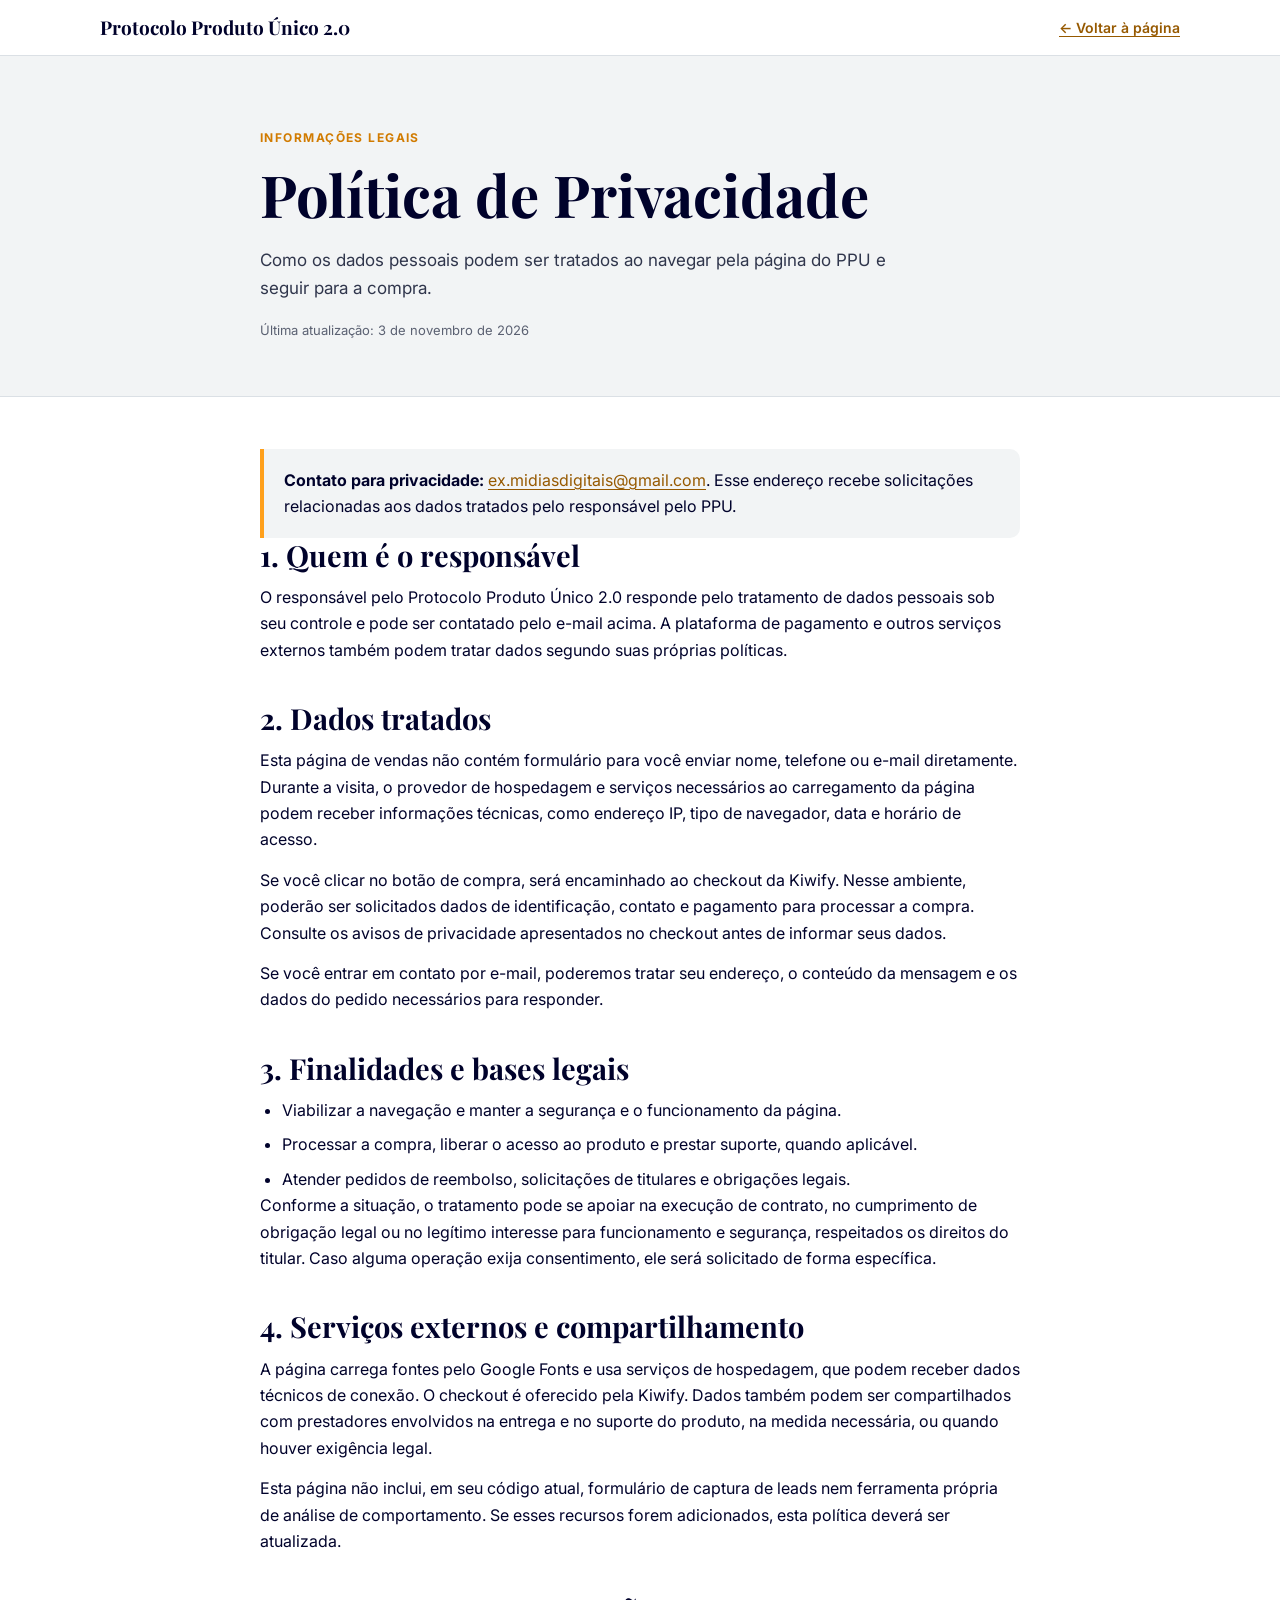
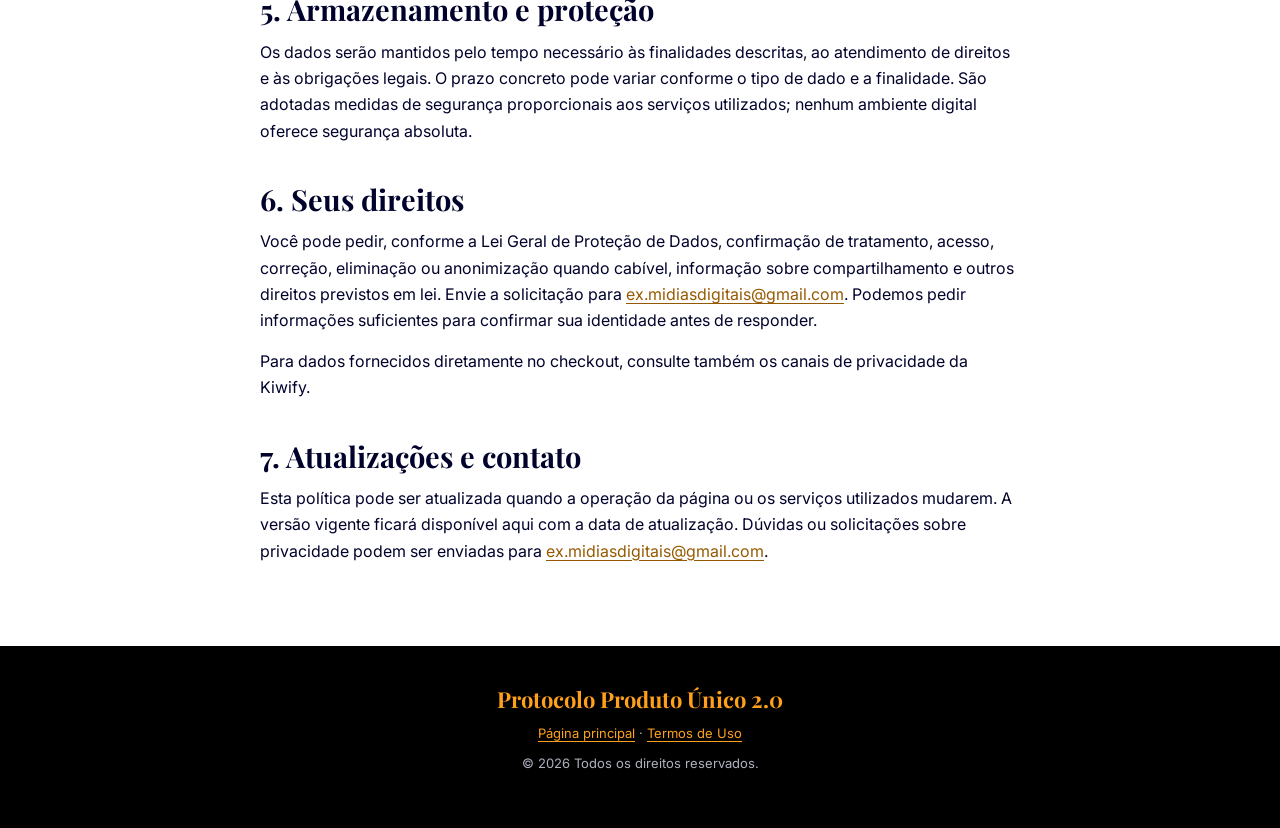
==== deploy-vercel/politica-de-privacidade.html @ 5b6905f8 "Add files via upload" ====
<!doctype html>
<html lang="pt-BR">
<head>
  <meta charset="utf-8">
  <meta name="viewport" content="width=device-width, initial-scale=1">
  <meta name="description" content="Política de Privacidade do Protocolo Produto Único 2.0.">
  <title>Política de Privacidade | Protocolo Produto Único 2.0</title>
  <link rel="icon" type="image/svg+xml" href="data:image/svg+xml,%3Csvg xmlns='http://www.w3.org/2000/svg' viewBox='0 0 64 64'%3E%3Crect width='64' height='64' rx='14' fill='%2311131b'/%3E%3Cpath d='M32 10 52 32 32 54 12 32Z' fill='%23ffa01c'/%3E%3Cpath d='M32 18 44 32 32 46 20 32Z' fill='%2311131b'/%3E%3Ccircle cx='32' cy='32' r='5' fill='%23ffa01c'/%3E%3C/svg%3E">
  <link rel="stylesheet" href="legal.css">
</head>
<body>
  <header class="topbar"><div class="topbar__inner">
    <a class="brand" href="index.html">Protocolo Produto Único <span>2.0</span></a>
    <a class="back" href="index.html">← Voltar à página</a>
  </div></header>
  <main>
    <div class="hero"><div class="hero__inner">
      <p class="eyebrow">Informações legais</p>
      <h1>Política de Privacidade</h1>
      <p class="lead">Como os dados pessoais podem ser tratados ao navegar pela página do PPU e seguir para a compra.</p>
      <p class="updated">Última atualização: 3 de novembro de 2026</p>
    </div></div>
    <article class="content">
      <div class="notice"><strong>Contato para privacidade:</strong> <a href="mailto:ex.midiasdigitais@gmail.com">ex.midiasdigitais@gmail.com</a>. Esse endereço recebe solicitações relacionadas aos dados tratados pelo responsável pelo PPU.</div>
      <section><h2>1. Quem é o responsável</h2>
        <p>O responsável pelo Protocolo Produto Único 2.0 responde pelo tratamento de dados pessoais sob seu controle e pode ser contatado pelo e-mail acima. A plataforma de pagamento e outros serviços externos também podem tratar dados segundo suas próprias políticas.</p>
      </section>
      <section><h2>2. Dados tratados</h2>
        <p>Esta página de vendas não contém formulário para você enviar nome, telefone ou e-mail diretamente. Durante a visita, o provedor de hospedagem e serviços necessários ao carregamento da página podem receber informações técnicas, como endereço IP, tipo de navegador, data e horário de acesso.</p>
        <p>Se você clicar no botão de compra, será encaminhado ao checkout da Kiwify. Nesse ambiente, poderão ser solicitados dados de identificação, contato e pagamento para processar a compra. Consulte os avisos de privacidade apresentados no checkout antes de informar seus dados.</p>
        <p>Se você entrar em contato por e-mail, poderemos tratar seu endereço, o conteúdo da mensagem e os dados do pedido necessários para responder.</p>
      </section>
      <section><h2>3. Finalidades e bases legais</h2>
        <ul>
          <li>Viabilizar a navegação e manter a segurança e o funcionamento da página.</li>
          <li>Processar a compra, liberar o acesso ao produto e prestar suporte, quando aplicável.</li>
          <li>Atender pedidos de reembolso, solicitações de titulares e obrigações legais.</li>
        </ul>
        <p>Conforme a situação, o tratamento pode se apoiar na execução de contrato, no cumprimento de obrigação legal ou no legítimo interesse para funcionamento e segurança, respeitados os direitos do titular. Caso alguma operação exija consentimento, ele será solicitado de forma específica.</p>
      </section>
      <section><h2>4. Serviços externos e compartilhamento</h2>
        <p>A página carrega fontes pelo Google Fonts e usa serviços de hospedagem, que podem receber dados técnicos de conexão. O checkout é oferecido pela Kiwify. Dados também podem ser compartilhados com prestadores envolvidos na entrega e no suporte do produto, na medida necessária, ou quando houver exigência legal.</p>
        <p>Esta página não inclui, em seu código atual, formulário de captura de leads nem ferramenta própria de análise de comportamento. Se esses recursos forem adicionados, esta política deverá ser atualizada.</p>
      </section>
      <section><h2>5. Armazenamento e proteção</h2>
        <p>Os dados serão mantidos pelo tempo necessário às finalidades descritas, ao atendimento de direitos e às obrigações legais. O prazo concreto pode variar conforme o tipo de dado e a finalidade. São adotadas medidas de segurança proporcionais aos serviços utilizados; nenhum ambiente digital oferece segurança absoluta.</p>
      </section>
      <section><h2>6. Seus direitos</h2>
        <p>Você pode pedir, conforme a Lei Geral de Proteção de Dados, confirmação de tratamento, acesso, correção, eliminação ou anonimização quando cabível, informação sobre compartilhamento e outros direitos previstos em lei. Envie a solicitação para <a href="mailto:ex.midiasdigitais@gmail.com">ex.midiasdigitais@gmail.com</a>. Podemos pedir informações suficientes para confirmar sua identidade antes de responder.</p>
        <p>Para dados fornecidos diretamente no checkout, consulte também os canais de privacidade da Kiwify.</p>
      </section>
      <section><h2>7. Atualizações e contato</h2>
        <p>Esta política pode ser atualizada quando a operação da página ou os serviços utilizados mudarem. A versão vigente ficará disponível aqui com a data de atualização. Dúvidas ou solicitações sobre privacidade podem ser enviadas para <a href="mailto:ex.midiasdigitais@gmail.com">ex.midiasdigitais@gmail.com</a>.</p>
      </section>
    </article>
  </main>
  <footer class="footer"><p class="footer__brand">Protocolo Produto Único 2.0</p><p><a href="index.html">Página principal</a> · <a href="termos-de-uso.html">Termos de Uso</a></p><p>© 2026 Todos os direitos reservados.</p></footer>
</body>
</html>
---- deploy-vercel/legal.css ----
@import url('https://fonts.googleapis.com/css2?family=Playfair+Display:wght@600;700&family=Inter:wght@400;500;600;700&display=swap');

:root { --ink:#00022b; --accent:#ffa01c; --pale:#f2f4f5; --line:#dbe0e5; }
*,*::before,*::after { box-sizing:border-box; }
body { margin:0; color:var(--ink); background:#fff; font-family:Inter,Arial,sans-serif; line-height:1.65; }
a { color:#965900; text-underline-offset:3px; }
a:hover { color:#704100; }
a:focus-visible { outline:3px solid var(--accent); outline-offset:4px; }
.topbar { padding:16px 24px; border-bottom:1px solid var(--line); background:#fff; }
.topbar__inner { display:flex; align-items:center; justify-content:space-between; gap:20px; width:min(100%,1080px); margin:auto; }
.brand { color:var(--ink); font:700 19px/1.2 'Playfair Display',Georgia,serif; text-decoration:none; }
.back { font-size:14px; font-weight:600; }
.hero { padding:72px 24px 54px; background:var(--pale); border-bottom:1px solid var(--line); }
.hero__inner { width:min(100%,760px); margin:auto; }
.eyebrow { margin:0 0 12px; color:#d17b00; font-size:12px; font-weight:700; letter-spacing:.12em; text-transform:uppercase; }
h1,h2 { font-family:'Playfair Display',Georgia,serif; line-height:1.18; }
h1 { margin:0; font-size:clamp(36px,6vw,58px); }
.lead { max-width:650px; margin:18px 0 0; color:#30364c; font-size:17px; }
.updated { margin:18px 0 0; color:#5b6172; font-size:13px; }
.content { width:min(100% - 40px,760px); margin:0 auto; padding:52px 0 82px; }
.content section + section { margin-top:38px; }
h2 { margin:0 0 12px; font-size:clamp(23px,3vw,29px); }
p { margin:0 0 14px; }
p:last-child { margin-bottom:0; }
ul { margin:10px 0 0; padding-left:22px; }
li + li { margin-top:8px; }
.notice { padding:18px 20px; border-left:4px solid var(--accent); border-radius:0 10px 10px 0; background:var(--pale); }
.notice strong { color:var(--ink); }
.footer { padding:38px 24px 44px; background:#000; color:#aeb2bf; text-align:center; font-size:13px; }
.footer p { margin:0 0 9px; }
.footer a { color:var(--accent); }
.footer__brand { color:var(--accent); font:700 22px 'Playfair Display',Georgia,serif; }
@media (max-width:600px) {
  .topbar { padding:15px 16px; }
  .brand { font-size:16px; }
  .back { font-size:12px; }
  .hero { padding:48px 20px 38px; }
  .lead { font-size:15px; }
  .content { width:calc(100% - 36px); padding:38px 0 64px; }
  .content section + section { margin-top:32px; }
}
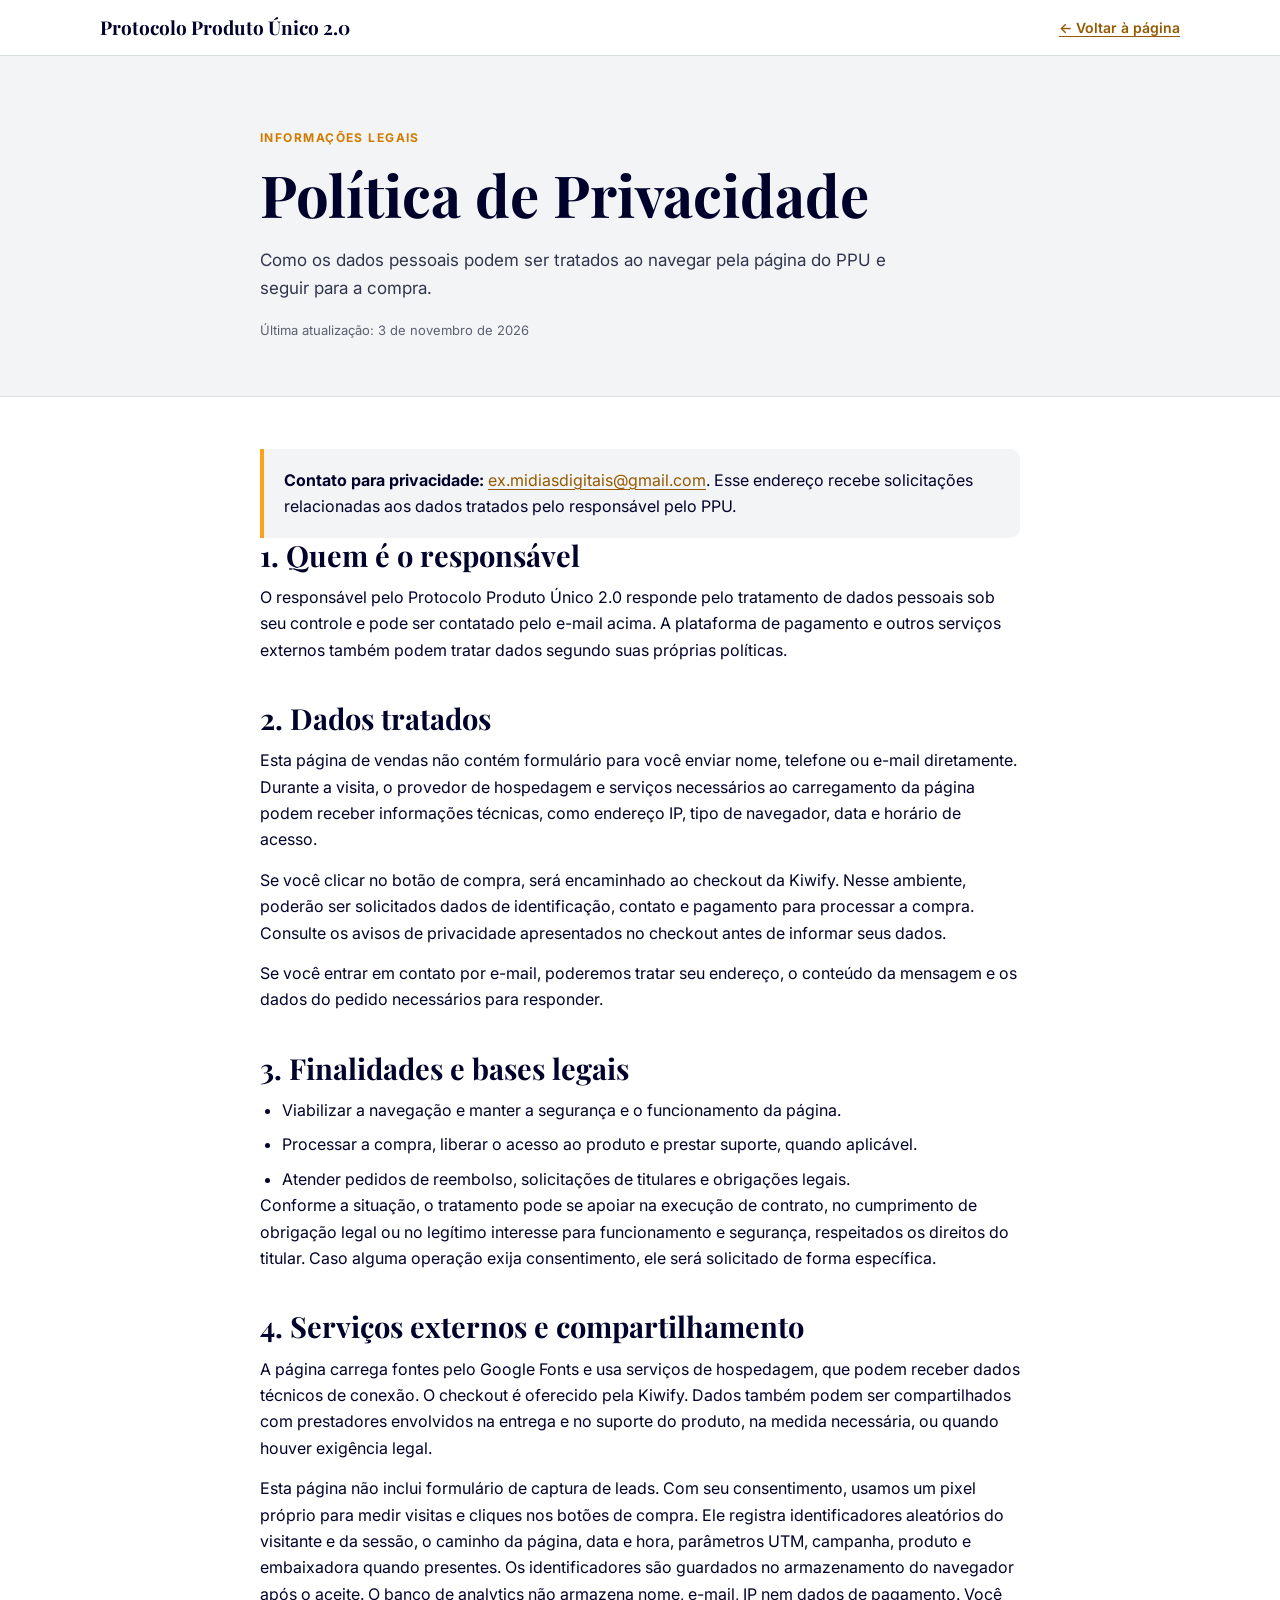
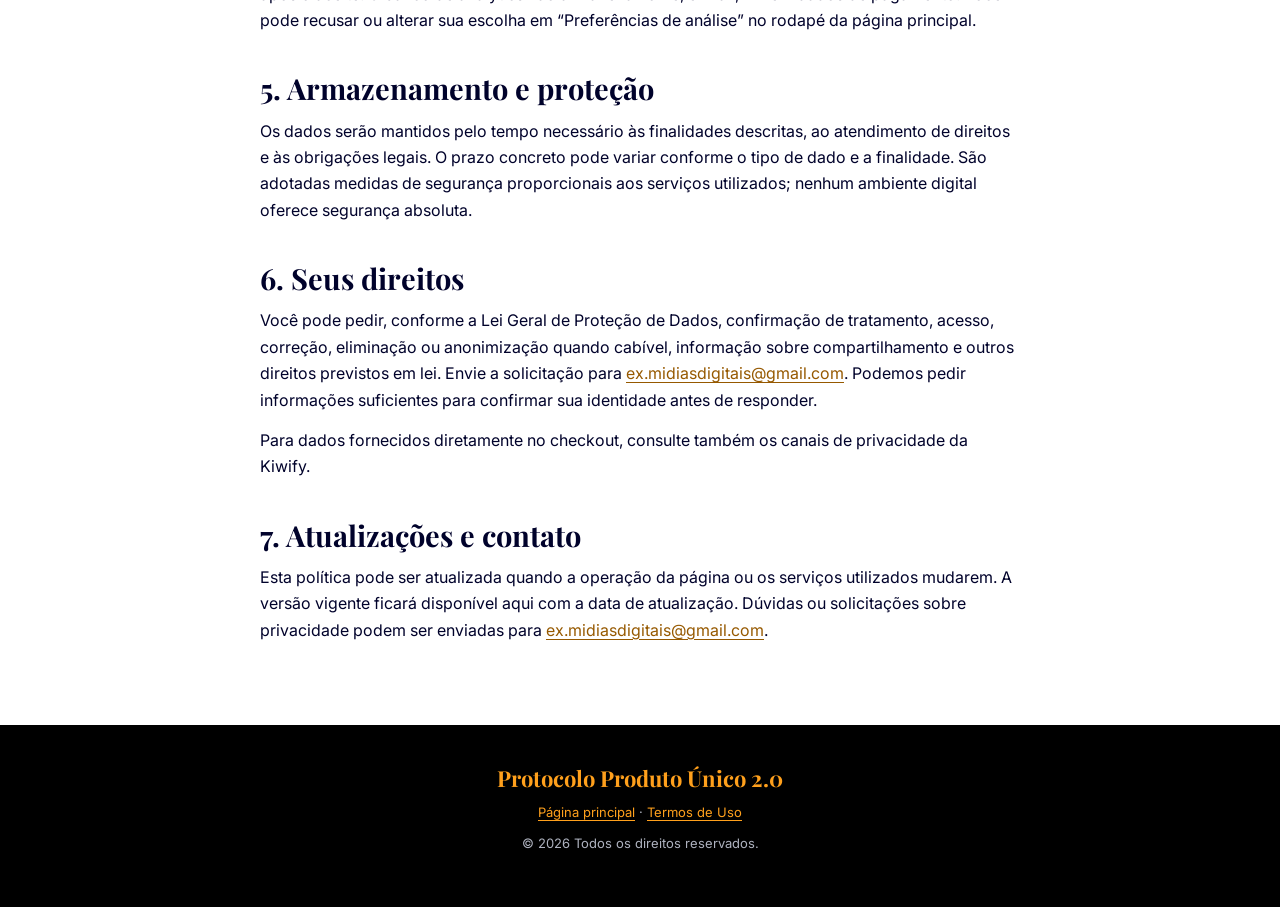
==== commit 3c3a9660: "Instalar pixel first-party com consentimento e rota de coleta" ====
--- a/deploy-vercel/politica-de-privacidade.html
+++ b/deploy-vercel/politica-de-privacidade.html
@@ -40,7 +40,7 @@
       </section>
       <section><h2>4. Serviços externos e compartilhamento</h2>
         <p>A página carrega fontes pelo Google Fonts e usa serviços de hospedagem, que podem receber dados técnicos de conexão. O checkout é oferecido pela Kiwify. Dados também podem ser compartilhados com prestadores envolvidos na entrega e no suporte do produto, na medida necessária, ou quando houver exigência legal.</p>
-        <p>Esta página não inclui, em seu código atual, formulário de captura de leads nem ferramenta própria de análise de comportamento. Se esses recursos forem adicionados, esta política deverá ser atualizada.</p>
+        <p>Esta página não inclui formulário de captura de leads. Com seu consentimento, usamos um pixel próprio para medir visitas e cliques nos botões de compra. Ele registra identificadores aleatórios do visitante e da sessão, o caminho da página, data e hora, parâmetros UTM, campanha, produto e embaixadora quando presentes. Os identificadores são guardados no armazenamento do navegador após o aceite. O banco de analytics não armazena nome, e-mail, IP nem dados de pagamento. Você pode recusar ou alterar sua escolha em “Preferências de análise” no rodapé da página principal.</p>
       </section>
       <section><h2>5. Armazenamento e proteção</h2>
         <p>Os dados serão mantidos pelo tempo necessário às finalidades descritas, ao atendimento de direitos e às obrigações legais. O prazo concreto pode variar conforme o tipo de dado e a finalidade. São adotadas medidas de segurança proporcionais aos serviços utilizados; nenhum ambiente digital oferece segurança absoluta.</p>
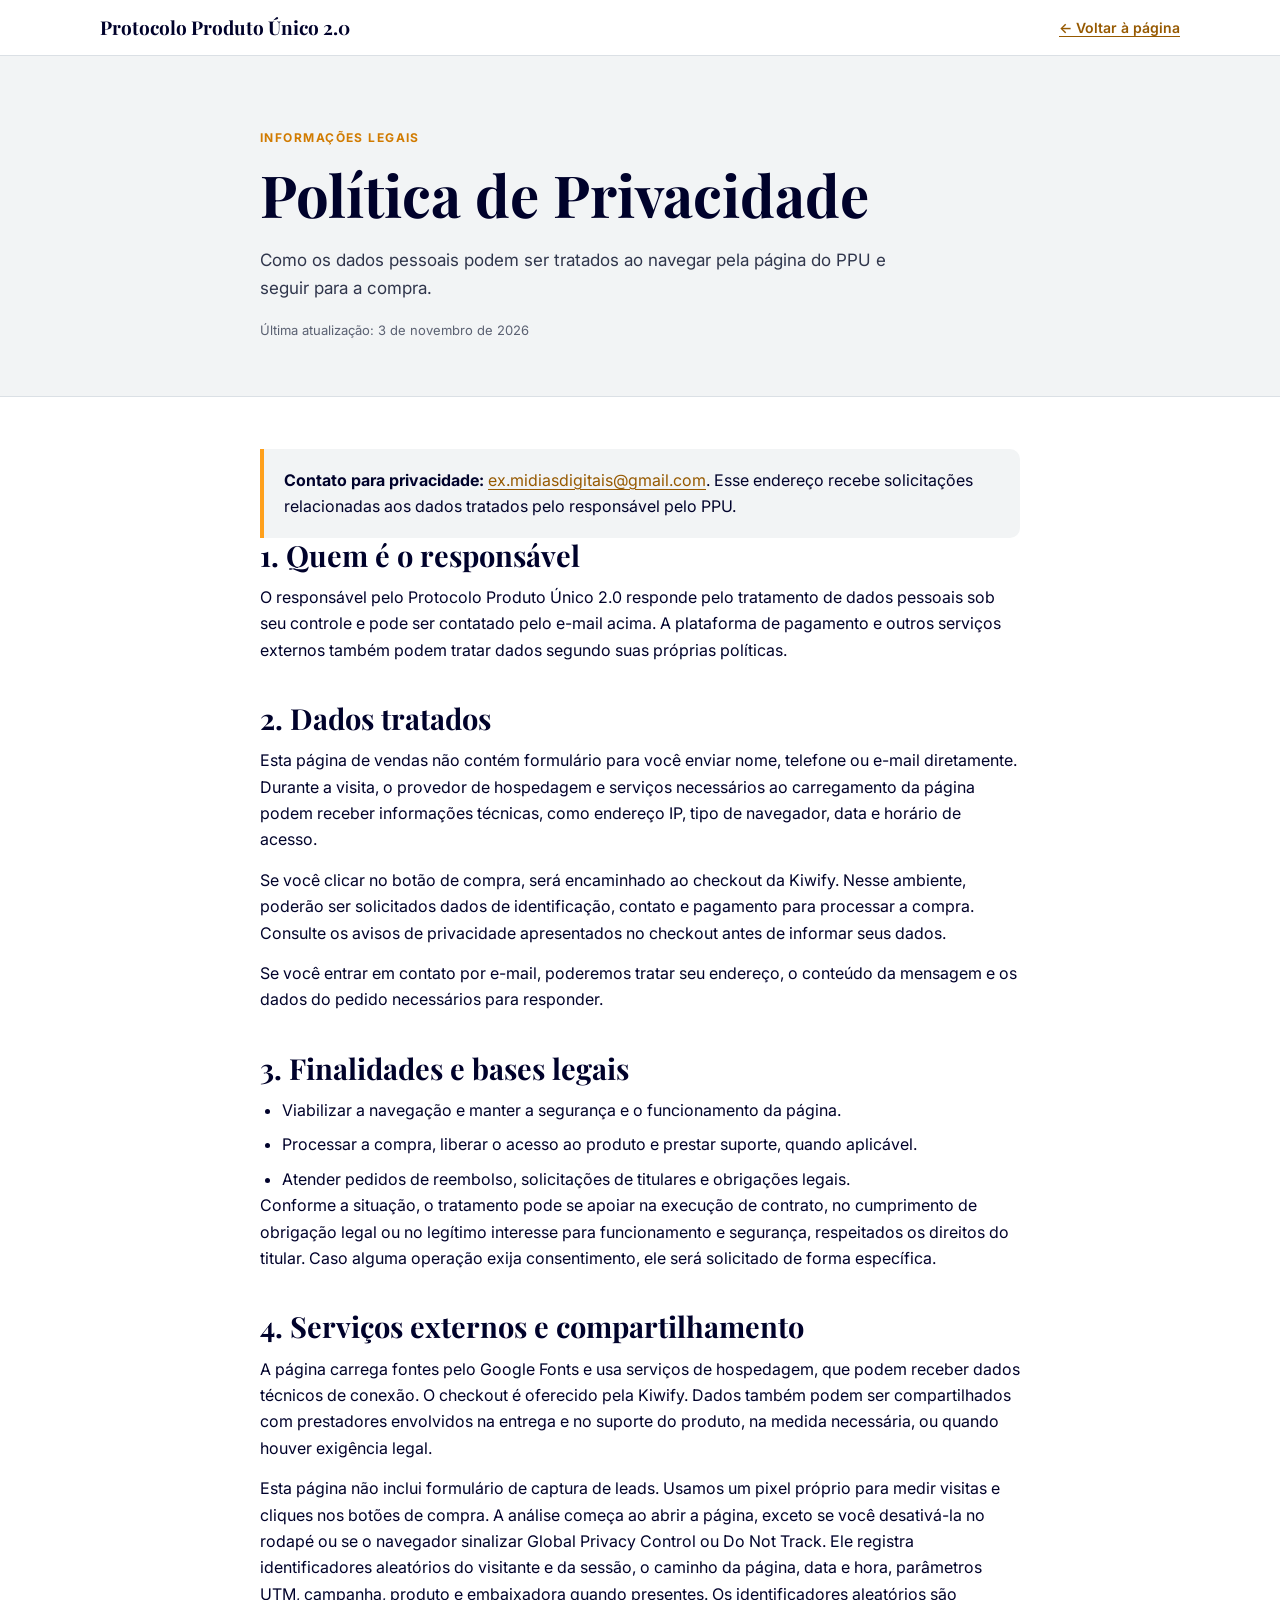
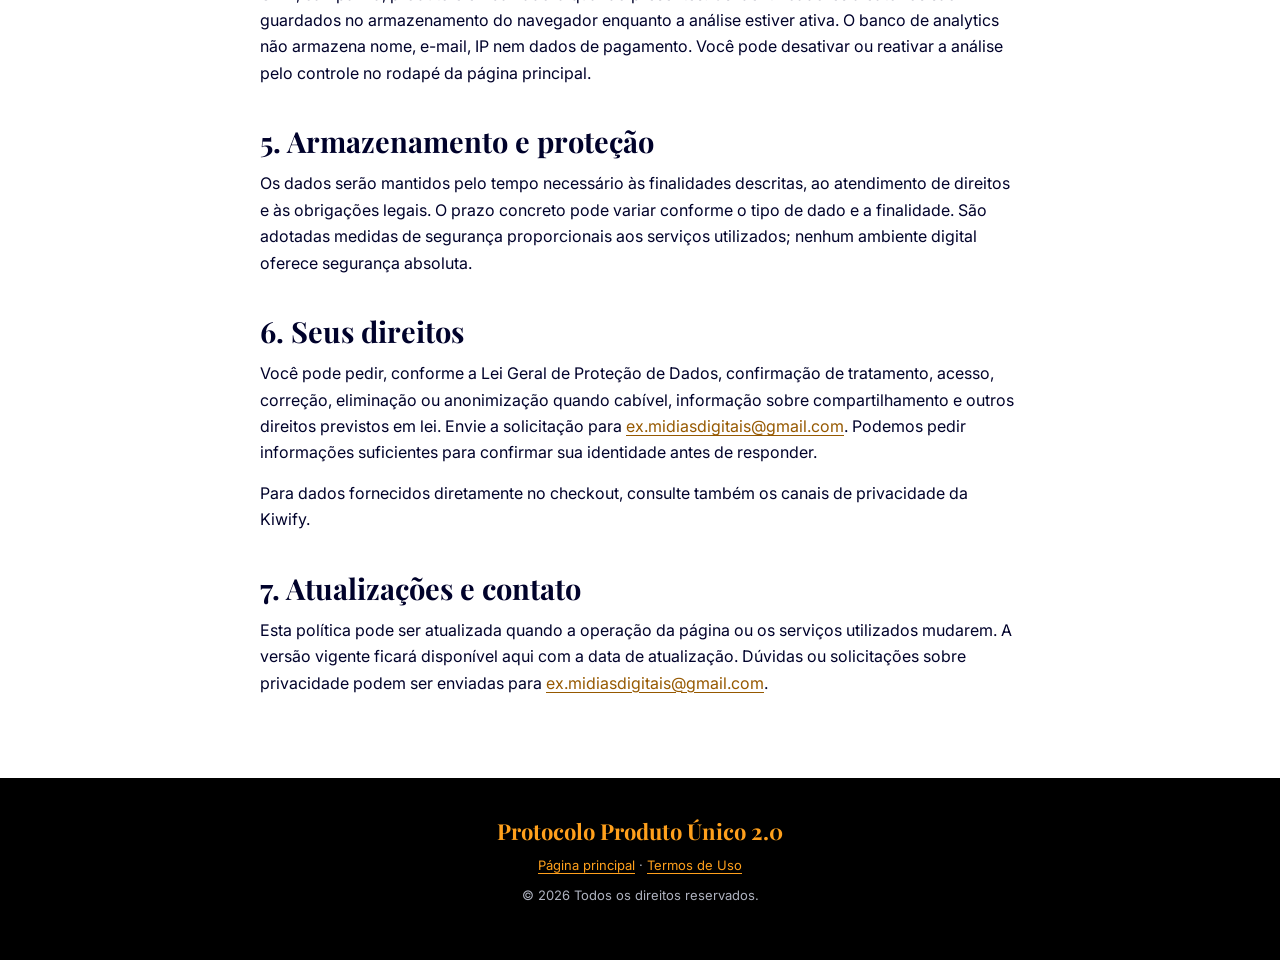
==== commit 2c4e39db: "Ativar analytics por padrão e remover aviso visual" ====
--- a/deploy-vercel/politica-de-privacidade.html
+++ b/deploy-vercel/politica-de-privacidade.html
@@ -40,7 +40,7 @@
       </section>
       <section><h2>4. Serviços externos e compartilhamento</h2>
         <p>A página carrega fontes pelo Google Fonts e usa serviços de hospedagem, que podem receber dados técnicos de conexão. O checkout é oferecido pela Kiwify. Dados também podem ser compartilhados com prestadores envolvidos na entrega e no suporte do produto, na medida necessária, ou quando houver exigência legal.</p>
-        <p>Esta página não inclui formulário de captura de leads. Com seu consentimento, usamos um pixel próprio para medir visitas e cliques nos botões de compra. Ele registra identificadores aleatórios do visitante e da sessão, o caminho da página, data e hora, parâmetros UTM, campanha, produto e embaixadora quando presentes. Os identificadores são guardados no armazenamento do navegador após o aceite. O banco de analytics não armazena nome, e-mail, IP nem dados de pagamento. Você pode recusar ou alterar sua escolha em “Preferências de análise” no rodapé da página principal.</p>
+        <p>Esta página não inclui formulário de captura de leads. Usamos um pixel próprio para medir visitas e cliques nos botões de compra. A análise começa ao abrir a página, exceto se você desativá-la no rodapé ou se o navegador sinalizar Global Privacy Control ou Do Not Track. Ele registra identificadores aleatórios do visitante e da sessão, o caminho da página, data e hora, parâmetros UTM, campanha, produto e embaixadora quando presentes. Os identificadores aleatórios são guardados no armazenamento do navegador enquanto a análise estiver ativa. O banco de analytics não armazena nome, e-mail, IP nem dados de pagamento. Você pode desativar ou reativar a análise pelo controle no rodapé da página principal.</p>
       </section>
       <section><h2>5. Armazenamento e proteção</h2>
         <p>Os dados serão mantidos pelo tempo necessário às finalidades descritas, ao atendimento de direitos e às obrigações legais. O prazo concreto pode variar conforme o tipo de dado e a finalidade. São adotadas medidas de segurança proporcionais aos serviços utilizados; nenhum ambiente digital oferece segurança absoluta.</p>
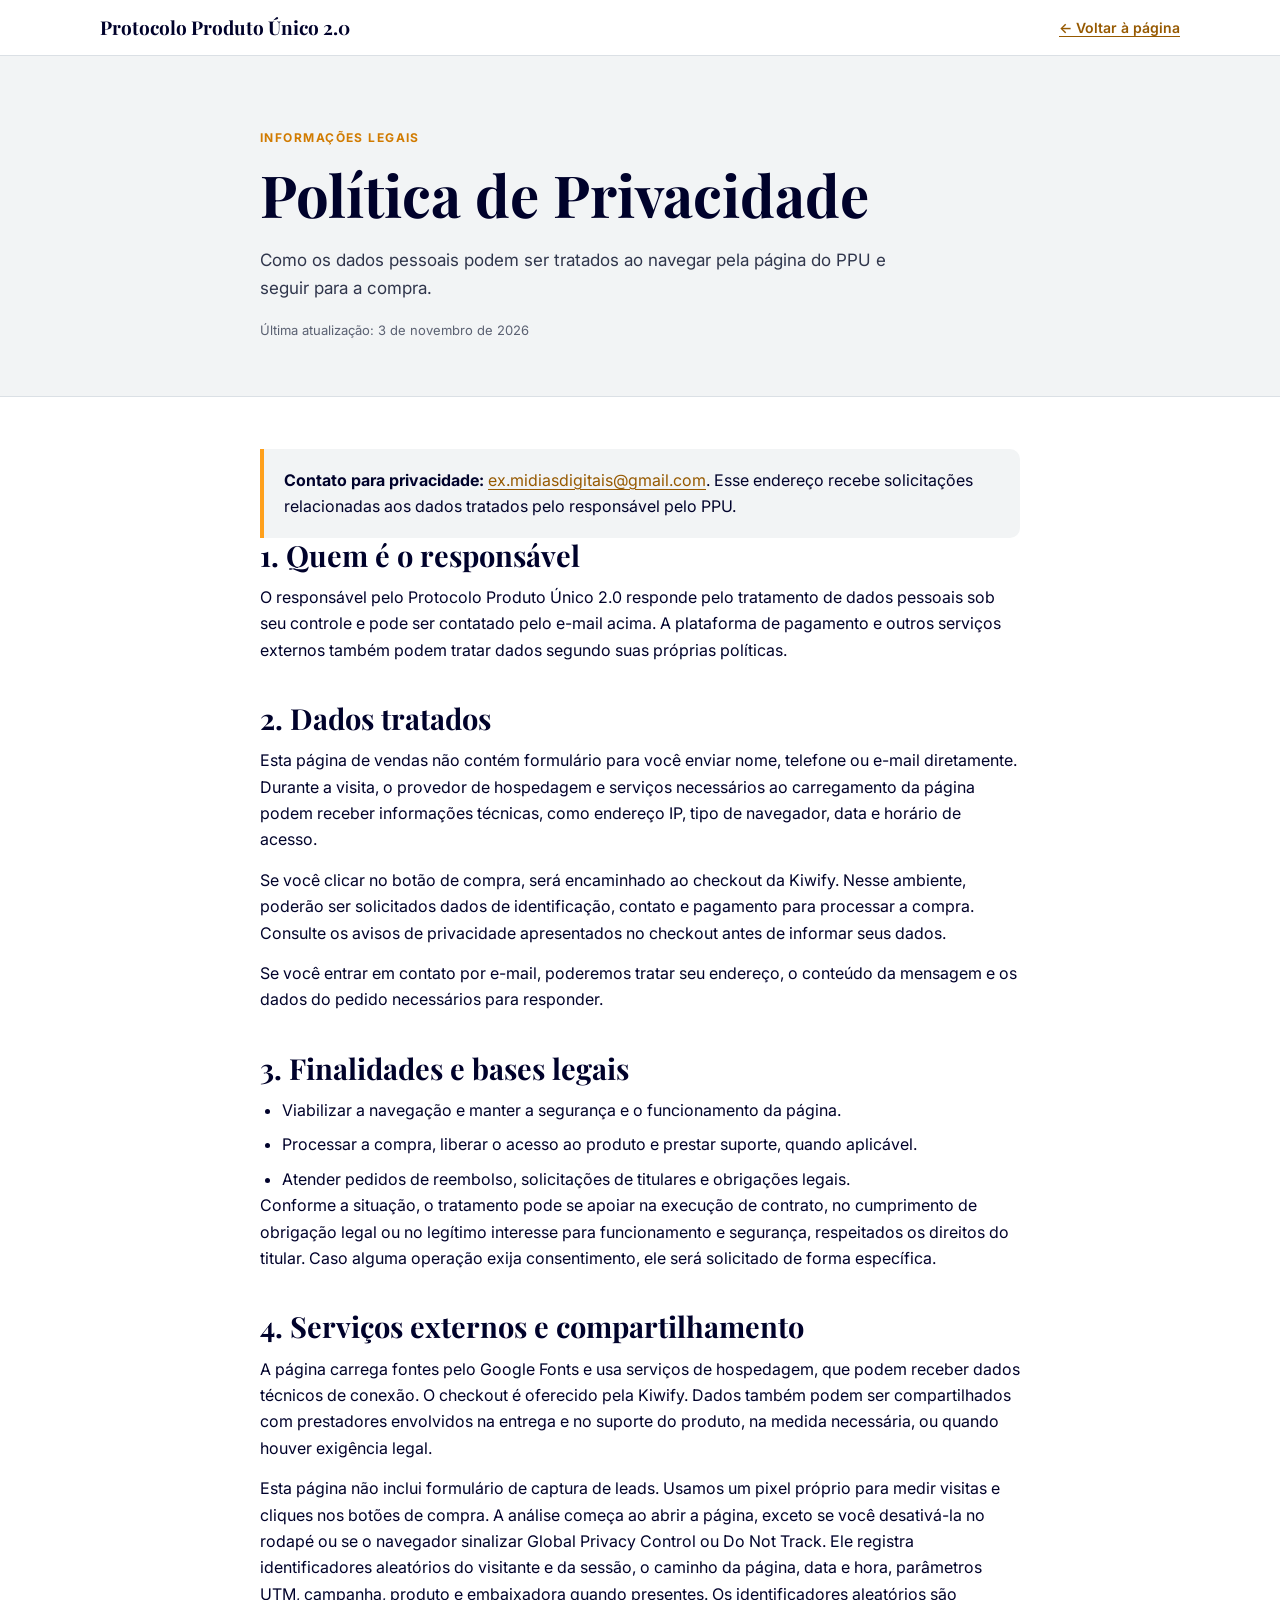
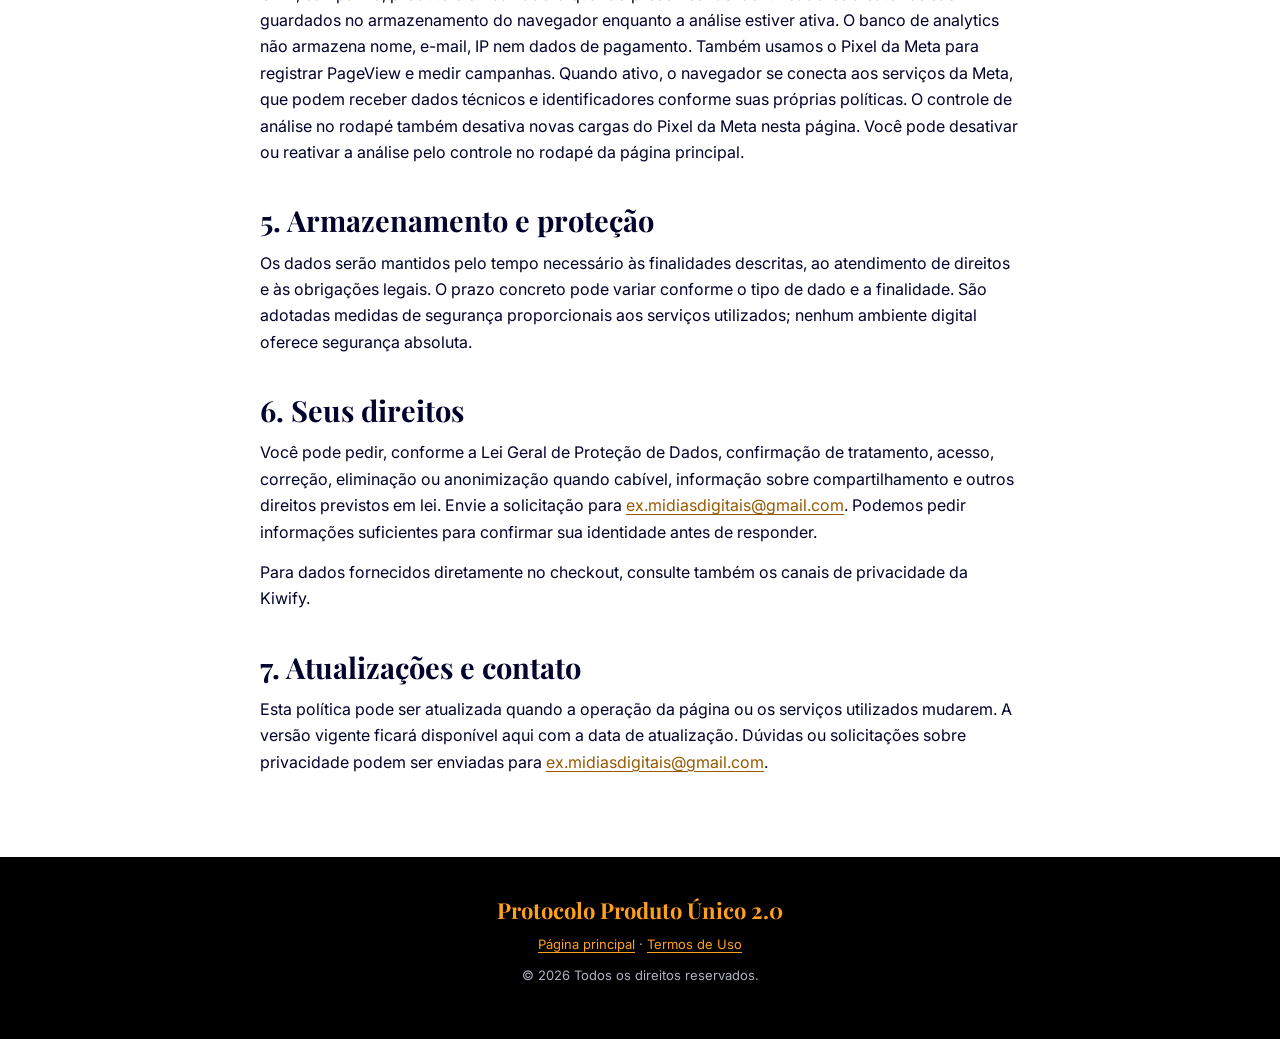
==== commit 75f59d80: "Adicionar Meta Pixel PageView com preferências de privacidade" ====
--- a/deploy-vercel/politica-de-privacidade.html
+++ b/deploy-vercel/politica-de-privacidade.html
@@ -40,7 +40,7 @@
       </section>
       <section><h2>4. Serviços externos e compartilhamento</h2>
         <p>A página carrega fontes pelo Google Fonts e usa serviços de hospedagem, que podem receber dados técnicos de conexão. O checkout é oferecido pela Kiwify. Dados também podem ser compartilhados com prestadores envolvidos na entrega e no suporte do produto, na medida necessária, ou quando houver exigência legal.</p>
-        <p>Esta página não inclui formulário de captura de leads. Usamos um pixel próprio para medir visitas e cliques nos botões de compra. A análise começa ao abrir a página, exceto se você desativá-la no rodapé ou se o navegador sinalizar Global Privacy Control ou Do Not Track. Ele registra identificadores aleatórios do visitante e da sessão, o caminho da página, data e hora, parâmetros UTM, campanha, produto e embaixadora quando presentes. Os identificadores aleatórios são guardados no armazenamento do navegador enquanto a análise estiver ativa. O banco de analytics não armazena nome, e-mail, IP nem dados de pagamento. Você pode desativar ou reativar a análise pelo controle no rodapé da página principal.</p>
+        <p>Esta página não inclui formulário de captura de leads. Usamos um pixel próprio para medir visitas e cliques nos botões de compra. A análise começa ao abrir a página, exceto se você desativá-la no rodapé ou se o navegador sinalizar Global Privacy Control ou Do Not Track. Ele registra identificadores aleatórios do visitante e da sessão, o caminho da página, data e hora, parâmetros UTM, campanha, produto e embaixadora quando presentes. Os identificadores aleatórios são guardados no armazenamento do navegador enquanto a análise estiver ativa. O banco de analytics não armazena nome, e-mail, IP nem dados de pagamento. Também usamos o Pixel da Meta para registrar PageView e medir campanhas. Quando ativo, o navegador se conecta aos serviços da Meta, que podem receber dados técnicos e identificadores conforme suas próprias políticas. O controle de análise no rodapé também desativa novas cargas do Pixel da Meta nesta página. Você pode desativar ou reativar a análise pelo controle no rodapé da página principal.</p>
       </section>
       <section><h2>5. Armazenamento e proteção</h2>
         <p>Os dados serão mantidos pelo tempo necessário às finalidades descritas, ao atendimento de direitos e às obrigações legais. O prazo concreto pode variar conforme o tipo de dado e a finalidade. São adotadas medidas de segurança proporcionais aos serviços utilizados; nenhum ambiente digital oferece segurança absoluta.</p>
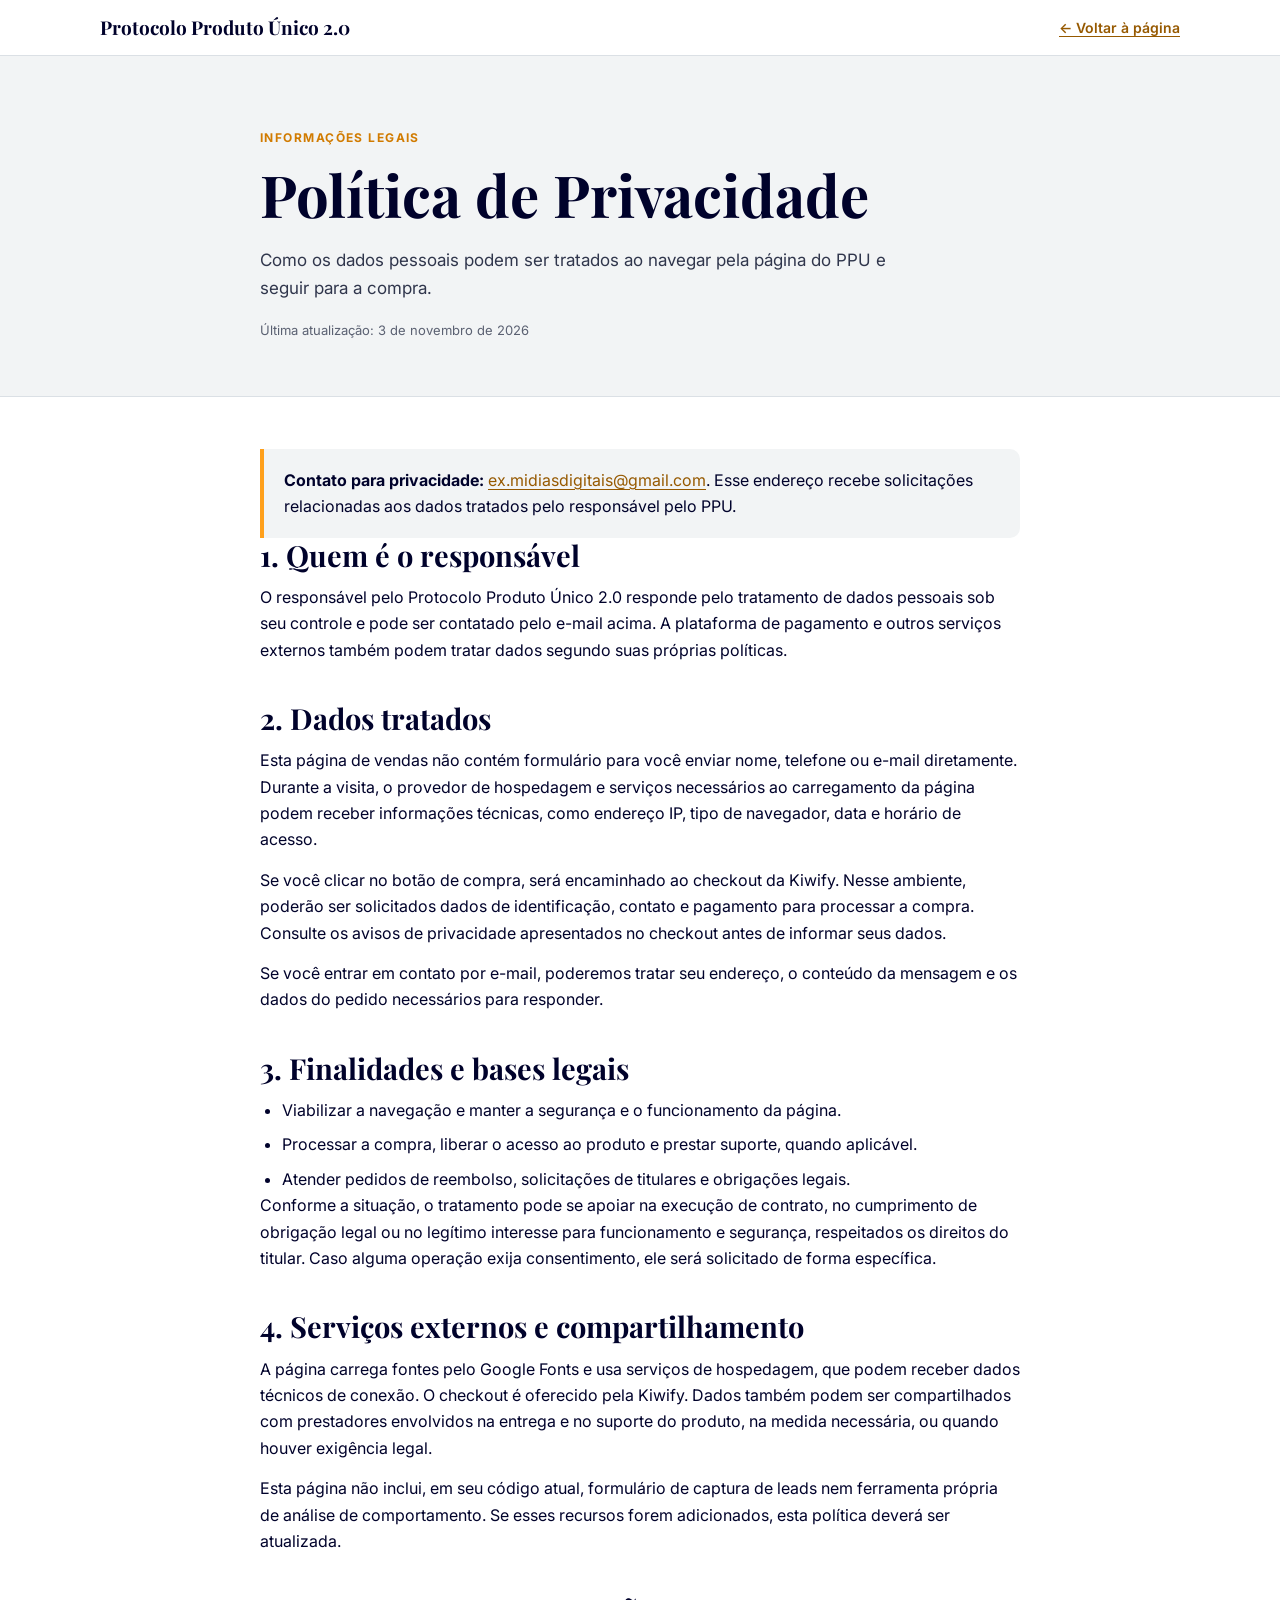
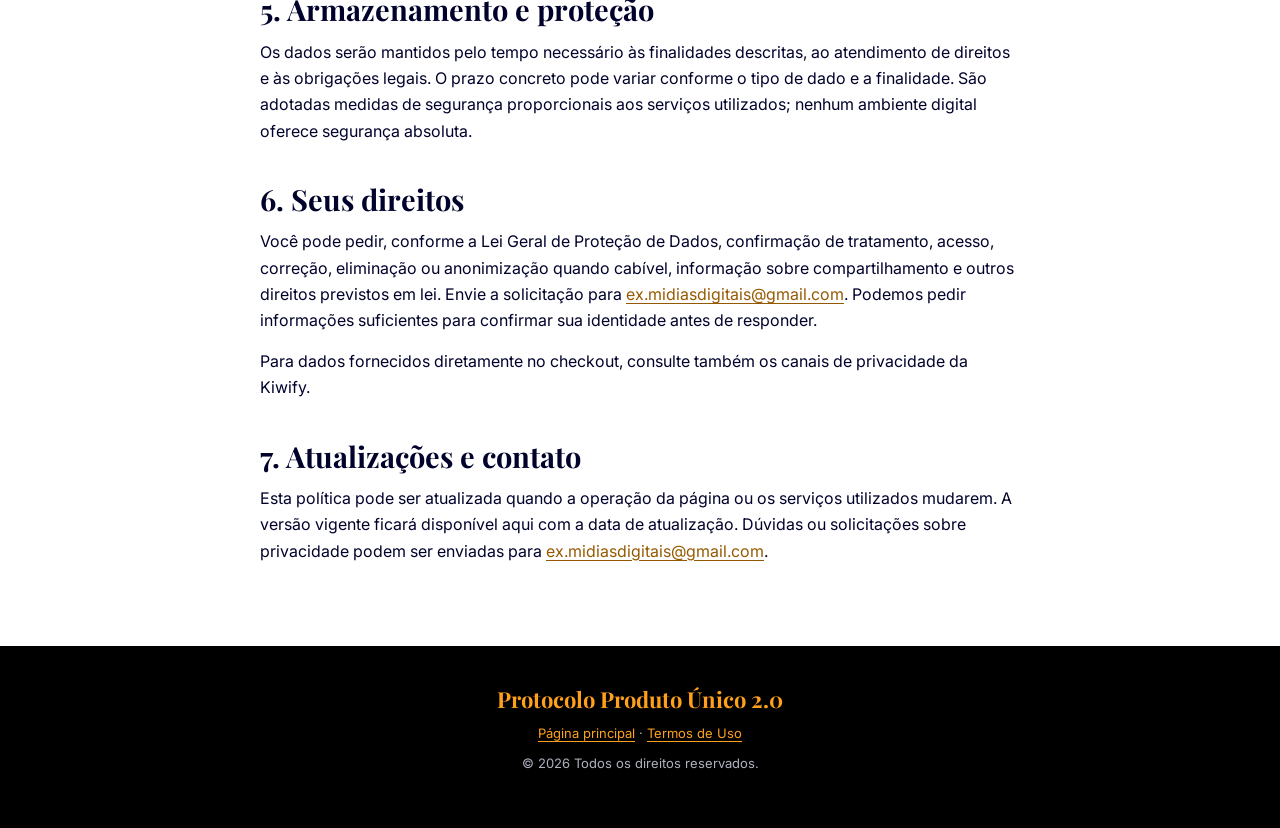
==== commit 4fd4a9db: "Add files via upload" ====
--- a/deploy-vercel/politica-de-privacidade.html
+++ b/deploy-vercel/politica-de-privacidade.html
@@ -40,7 +40,7 @@
       </section>
       <section><h2>4. Serviços externos e compartilhamento</h2>
         <p>A página carrega fontes pelo Google Fonts e usa serviços de hospedagem, que podem receber dados técnicos de conexão. O checkout é oferecido pela Kiwify. Dados também podem ser compartilhados com prestadores envolvidos na entrega e no suporte do produto, na medida necessária, ou quando houver exigência legal.</p>
-        <p>Esta página não inclui formulário de captura de leads. Usamos um pixel próprio para medir visitas e cliques nos botões de compra. A análise começa ao abrir a página, exceto se você desativá-la no rodapé ou se o navegador sinalizar Global Privacy Control ou Do Not Track. Ele registra identificadores aleatórios do visitante e da sessão, o caminho da página, data e hora, parâmetros UTM, campanha, produto e embaixadora quando presentes. Os identificadores aleatórios são guardados no armazenamento do navegador enquanto a análise estiver ativa. O banco de analytics não armazena nome, e-mail, IP nem dados de pagamento. Também usamos o Pixel da Meta para registrar PageView e medir campanhas. Quando ativo, o navegador se conecta aos serviços da Meta, que podem receber dados técnicos e identificadores conforme suas próprias políticas. O controle de análise no rodapé também desativa novas cargas do Pixel da Meta nesta página. Você pode desativar ou reativar a análise pelo controle no rodapé da página principal.</p>
+        <p>Esta página não inclui, em seu código atual, formulário de captura de leads nem ferramenta própria de análise de comportamento. Se esses recursos forem adicionados, esta política deverá ser atualizada.</p>
       </section>
       <section><h2>5. Armazenamento e proteção</h2>
         <p>Os dados serão mantidos pelo tempo necessário às finalidades descritas, ao atendimento de direitos e às obrigações legais. O prazo concreto pode variar conforme o tipo de dado e a finalidade. São adotadas medidas de segurança proporcionais aos serviços utilizados; nenhum ambiente digital oferece segurança absoluta.</p>
